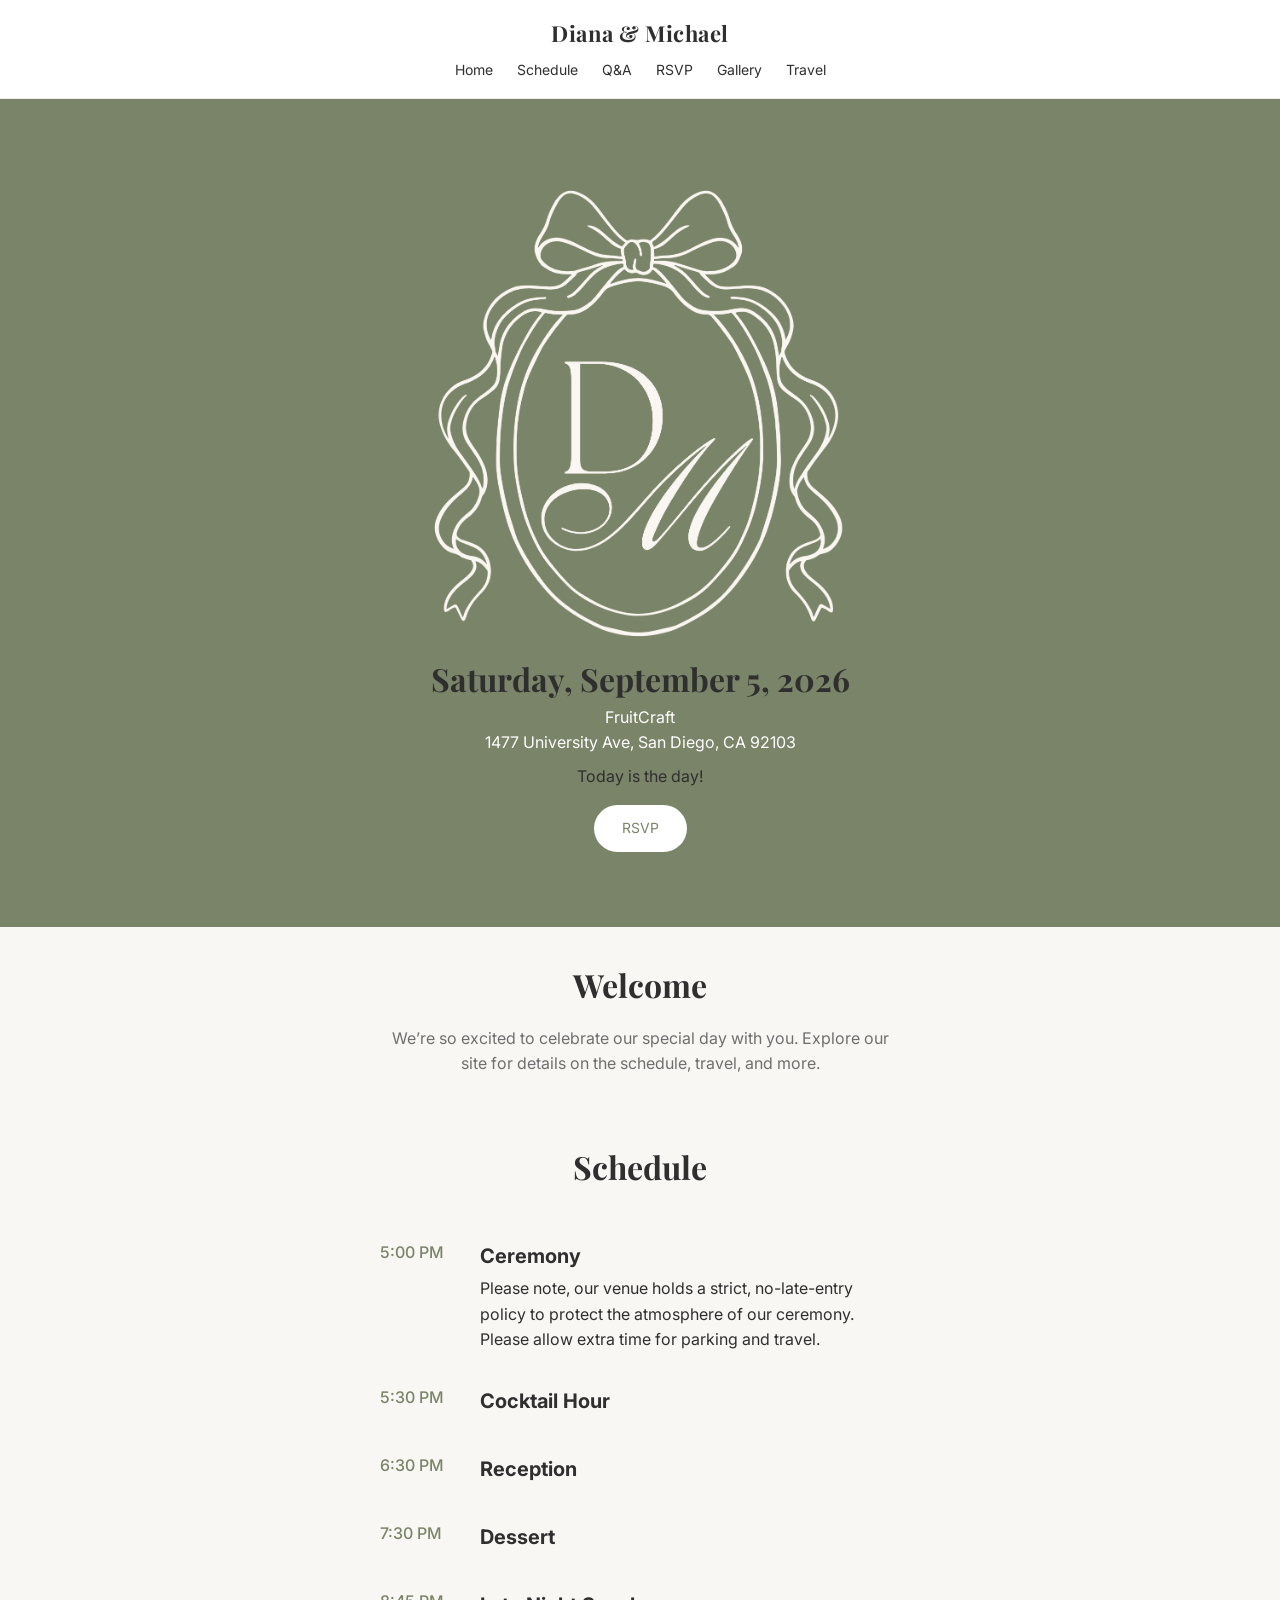
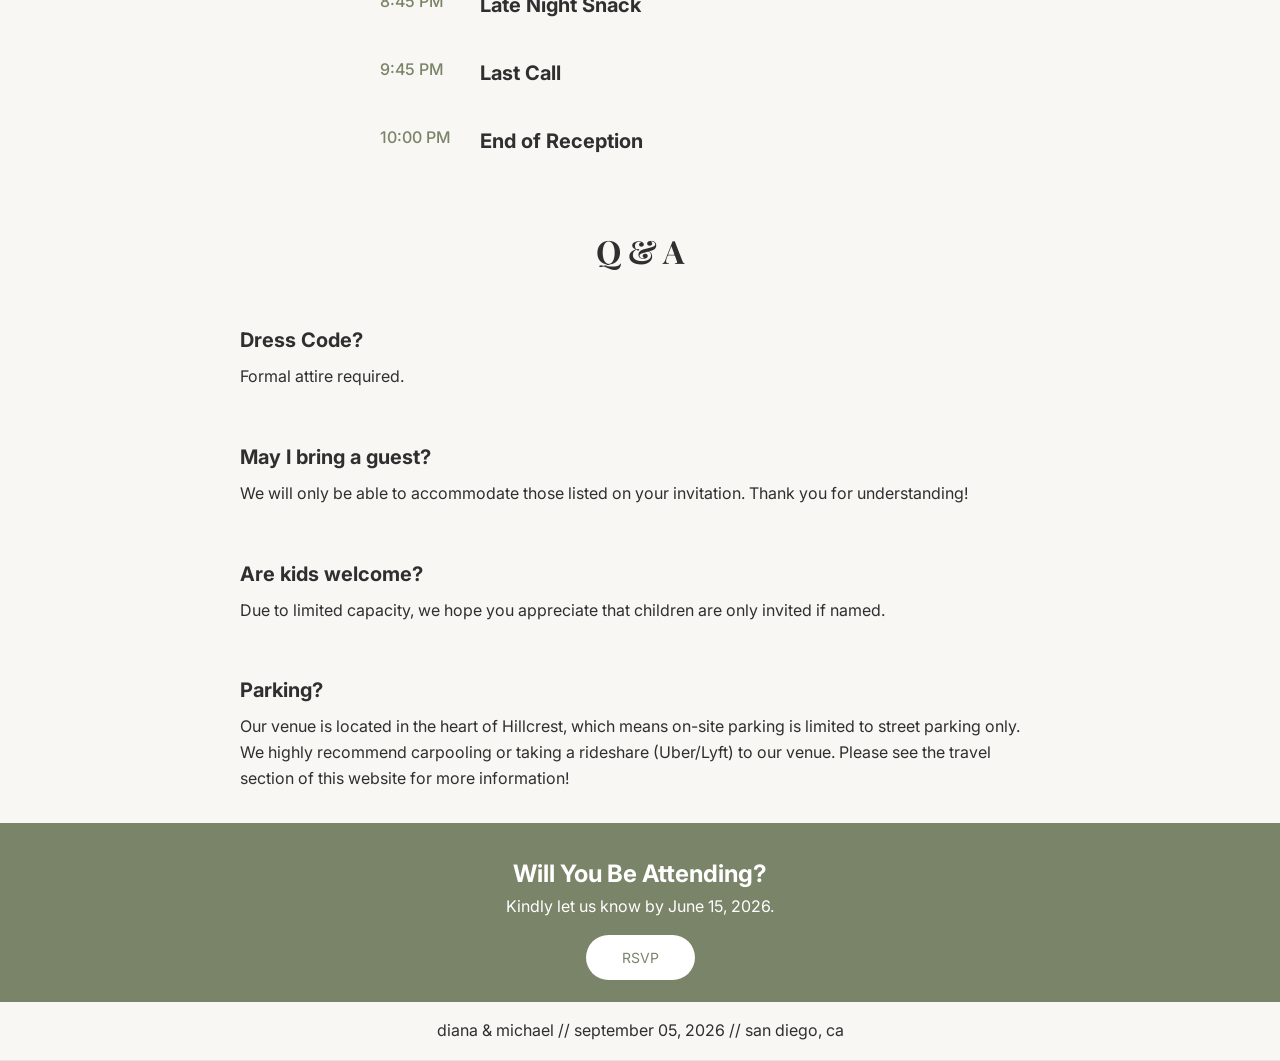
==== index.html @ bafb842c "Update and rename home.html to index.html" ====
<!DOCTYPE html>
<html lang="en">
<head>
  <meta charset="UTF-8" />
  <meta name="viewport" content="width=device-width, initial-scale=1.0"/>
  <title>Diana & Michael</title>

  <!-- Fonts -->
  <link href="https://fonts.googleapis.com/css2?family=Playfair+Display:wght@400;600&family=Inter:wght@300;400&display=swap" rel="stylesheet">

  <link rel="stylesheet" href="style.css">
</head>
<body>

<!-- HEADER -->
<header class="site-header">
  <div class="container header-inner">
    <h1 class="top-name">Diana & Michael</h1>
    
    <nav class="nav">
      <a href="index.html">Home</a>
      <a href="index.html#schedule">Schedule</a>
      <a href="index.html#qa">Q&A</a>
      <a href="RSVP.html">RSVP</a>
      <a href="gallery.html">Gallery</a>
      <a href="travel.html">Travel</a>
    </nav>
  </div>
</header>

<!-- HERO -->
<section class="hero">
  <div class="hero-content">
    <img src="weblogo.png" alt="wedding Logo" class="hero-logo">

    <h2 class="date">Saturday, September 5, 2026</h2>
    <p class="location"> FruitCraft</p>
    <p class="location">1477 University Ave, San Diego, CA 92103</p>

    <p class="countdown" id="countdown"></p>

    <a href="RSVP.html" class="rsvp-btn">RSVP</a>
  </div>
</section>

<!-- SECOND SECTION (matches typical wireframe block) -->
<section class="intro">
  <div class="container intro-content">
    <h2>Welcome</h2>
    <p>
      We’re so excited to celebrate our special day with you. 
      Explore our site for details on the schedule, travel, and more.
    </p>
  </div>
</section>

<!-- SCHEDULE SECTION -->
<section id="schedule">
  <div class="container">
    <h2>Schedule</h2>

    <div class="timeline">
      <div class="event">
        <span class="time">5:00 PM</span>
        <div>
          <h3>Ceremony</h3>
          <p>Please note, our venue holds a strict, no-late-entry policy to protect the atmosphere of our ceremony. Please allow extra time for parking and travel. </p>
        </div>
      </div>

      <div class="event">
        <span class="time">5:30 PM</span>
        <div>
          <h3>Cocktail Hour</h3>
        </div>
      </div>

      <div class="event">
        <span class="time">6:30 PM</span>
        <div>
          <h3>Reception</h3>
        </div>
      </div>

            <div class="event">
        <span class="time">7:30 PM</span>
        <div>
          <h3>Dessert</h3>
        </div>
      </div>

            <div class="event">
        <span class="time">8:45 PM</span>
        <div>
          <h3>Late Night Snack</h3>
        </div>
      </div>

            <div class="event">
        <span class="time">9:45 PM</span>
        <div>
          <h3>Last Call</h3>
        </div>
      </div>

            <div class="event">
        <span class="time">10:00 PM</span>
        <div>
          <h3> End of Reception</h3>
        </div>
      </div>

    </div>
  </div>
</section>


<!-- Q&A SECTION -->
<section id="qa">
  <div class="container">
    <h2>Q & A</h2>

    <div class="qa-grid">
      <div class="qa-item">
        <h3>Dress Code?</h3>
        <p>Formal attire required.</p>
      </div>

      <div class="qa-item">
        <h3>May I bring a guest?</h3>
        <p>We will only be able to accommodate those listed on your invitation. Thank you for understanding!</p>
      </div>

      <div class="qa-item">
        <h3>Are kids welcome?</h3>
        <p>Due to limited capacity, we hope you appreciate that children are only invited if named.</p>
      </div>

      <div class="qa-item">
        <h3>Parking?</h3>
        <p>Our venue is located in the heart of Hillcrest, which means on-site parking is limited to street parking only. We highly recommend carpooling or taking a rideshare (Uber/Lyft) to our venue. Please see the travel section of this website for more information!</p>
      </div>
    </div>
  </div>
</section>


<!-- RSVP SECTION -->
<section id="rsvp-section">

    <h2>Will You Be Attending?</h2>
    <p>Kindly let us know by June 15, 2026.</p></br>

    <a href="RSVP.html" class="rsvp-btn large">RSVP</a>
  </div>
  </div>
</section>

<script src="script.js"></script>
</body>

<footer>
  <p>diana & michael // september 05, 2026 // san diego, ca</p>
</footer>
</html>
---- style.css ----
:root {
  /* font sizes */
  --h1: 40px;
  --h2: 32px;
  --h3: 20px;
  --body: 16px;
  --small: 14px;

  --line: 1.6;
}

/* setting reset */
* {
  margin: 0;
  padding: 0;
  box-sizing: border-box;
}

body {
  font-family: 'Inter', sans-serif;
  font-size: var(--body);
  line-height: var(--line);
  color: #2f2f2f;
  background: #f8f7f4;
}


.container {
  width: 100%;
  max-width: 1100px;
  margin: 0 auto;
  padding: 0 24px;
}

/* header starts here */
.site-header {
  background: #ffffff;
  border-bottom: 1px solid rgba(0,0,0,0.08);
  position: sticky; top: 0;
}

.header-inner {
  display: flex;
  flex-direction: column;
  align-items: center;
  justify-content: center;
  gap: 8px;
  padding: 16px 0;
}

/* name */
.top-name {
  font-family: 'Playfair Display', serif;
  font-size: 22px;
  letter-spacing: 0.5px;
  text-align: center;
}

/* nav centered under name */
.nav {
  display: flex;
  justify-content: center;
  gap: 24px;
}

.nav a {
  text-decoration: none;
  font-size: var(--small);
  color: #2f2f2f;
}

.nav a:hover {
  opacity: 0.6;
}

/* hero starts here */
.hero {
  min-height: calc(100vh - 72px);
  display: flex;
  align-items: center;
  justify-content: center;
  text-align: center;
  background-color: #7a8468;
}

.hero-content {
  max-width: 520px;
  display: flex;
  flex-direction: column;
  align-items: center;

}

.hero-logo {
  width: 480px;
  height: auto;
  /*margin-bottom: 16px;*/
}

.date {
  font-family: 'Playfair Display', serif;
  font-size: var(--h2);
}

.location {
  color: #ffffff;
}

.countdown {
  margin-top: 8px;
  margin-bottom: 16px;
  
}

/* buttons start here */
.rsvp-btn {
  padding: 12px 28px;
  border-radius: 999px;
  background: white;
  color: #7a8468;
  text-decoration: none;
  font-size: var(--small);
}

/* sections start here */
section {
  padding: 32px 0;
}

/* welcome starts here */
.intro {
  background: var(--white);
  text-align: center;
}

.intro h2 {
  font-family: 'Playfair Display', serif;
  font-size: var(--h2);
  margin-bottom: 16px;
}

.intro p {
  max-width: 520px;
  margin: 0 auto;
  color: #6f6f6f;
}

/* sched starts here */
#schedule {
  text-align: center;
}

#schedule h2 {
  font-family: 'Playfair Display', serif;
  font-size: var(--h2);
  margin-bottom: 48px;
}

.timeline {
  max-width: 520px;
  margin: 0 auto;
  display: flex;
  flex-direction: column;
  gap: 32px;
}

.event {
  display: grid;
  grid-template-columns: 100px 1fr;
  align-items: start;
  text-align: left;
}

.time {
  font-weight: 500;
  color: #7a8468;
}

.event h3 {
  font-size: var(--h3);
  margin-bottom: 4px;
}

/* q&a starts here*/
#qa {
  background: var(--white);
  text-align: center;
}

#qa h2 {
  font-family: 'Playfair Display', serif;
  font-size: var(--h2);
  margin-bottom: 48px;
}

.qa-grid {
  display: grid;
  grid-template-rows: repeat(4, 1fr);
  max-width: 800px;
  margin: 0 auto;
  text-align: left;
}

.qa-item h3 {
  font-size: var(--h3);
  margin-bottom: 8px;
}

/* rsvp starts here */
#rsvp-section {
  background: #7a8468;
  color: white;
  text-align: center;
}

.container-rsvp-box {
  display: flex;
  flex-direction: column;
  align-items: center;
  gap: 16px;
  border: white 5em;
}

.rsvp-box h2 {
  font-family: 'Playfair Display', serif;
  font-size: var(--h2);
}

.rsvp-btn.large {
  background: white;
  color: #7a8468;
  padding: 14px 36px;
}


/* footer starts here */
footer {
  background: var(--white);
  border-bottom: 1px solid rgba(0,0,0,0.08);
}

footer p {
  display: flex;
  flex-direction: column;
  align-items: center;
  justify-content: center;
  gap: 8px;
  padding: 16px 0;
}


/*gallery starts here */
.polaroid-gallery {
  position: relative;
  max-width: 620px;
  margin: 60px auto;
  display: flex;
  justify-content: center;
  align-items: center;
}

.polaroid {
  background: white;
  padding: 12px 12px 24px;
  box-shadow: 0 10px 25px rgba(0,0,0,0.15);
  border-radius: 4px;
  text-align: center;
  width: 700px;
}

.polaroid img {
  width: 600px;
  height: 100%;
  object-fit: cover;
  border-radius: 2px;
}

.polaroid p {
  font-family: 'Playfair Display', serif;
  font-size: 14px;
  margin-top: 10px;
}

/* gallery buttons buttons */
.btn {
  position: absolute;
  top: 50%;
  transform: translateY(-50%);
  background: rgba(0,0,0,0.4);
  color: white;
  border: none;
  padding: 10px 14px;
  cursor: pointer;
  font-size: 18px;
}

.prev { left: -50px; }
.next { right: -50px; }
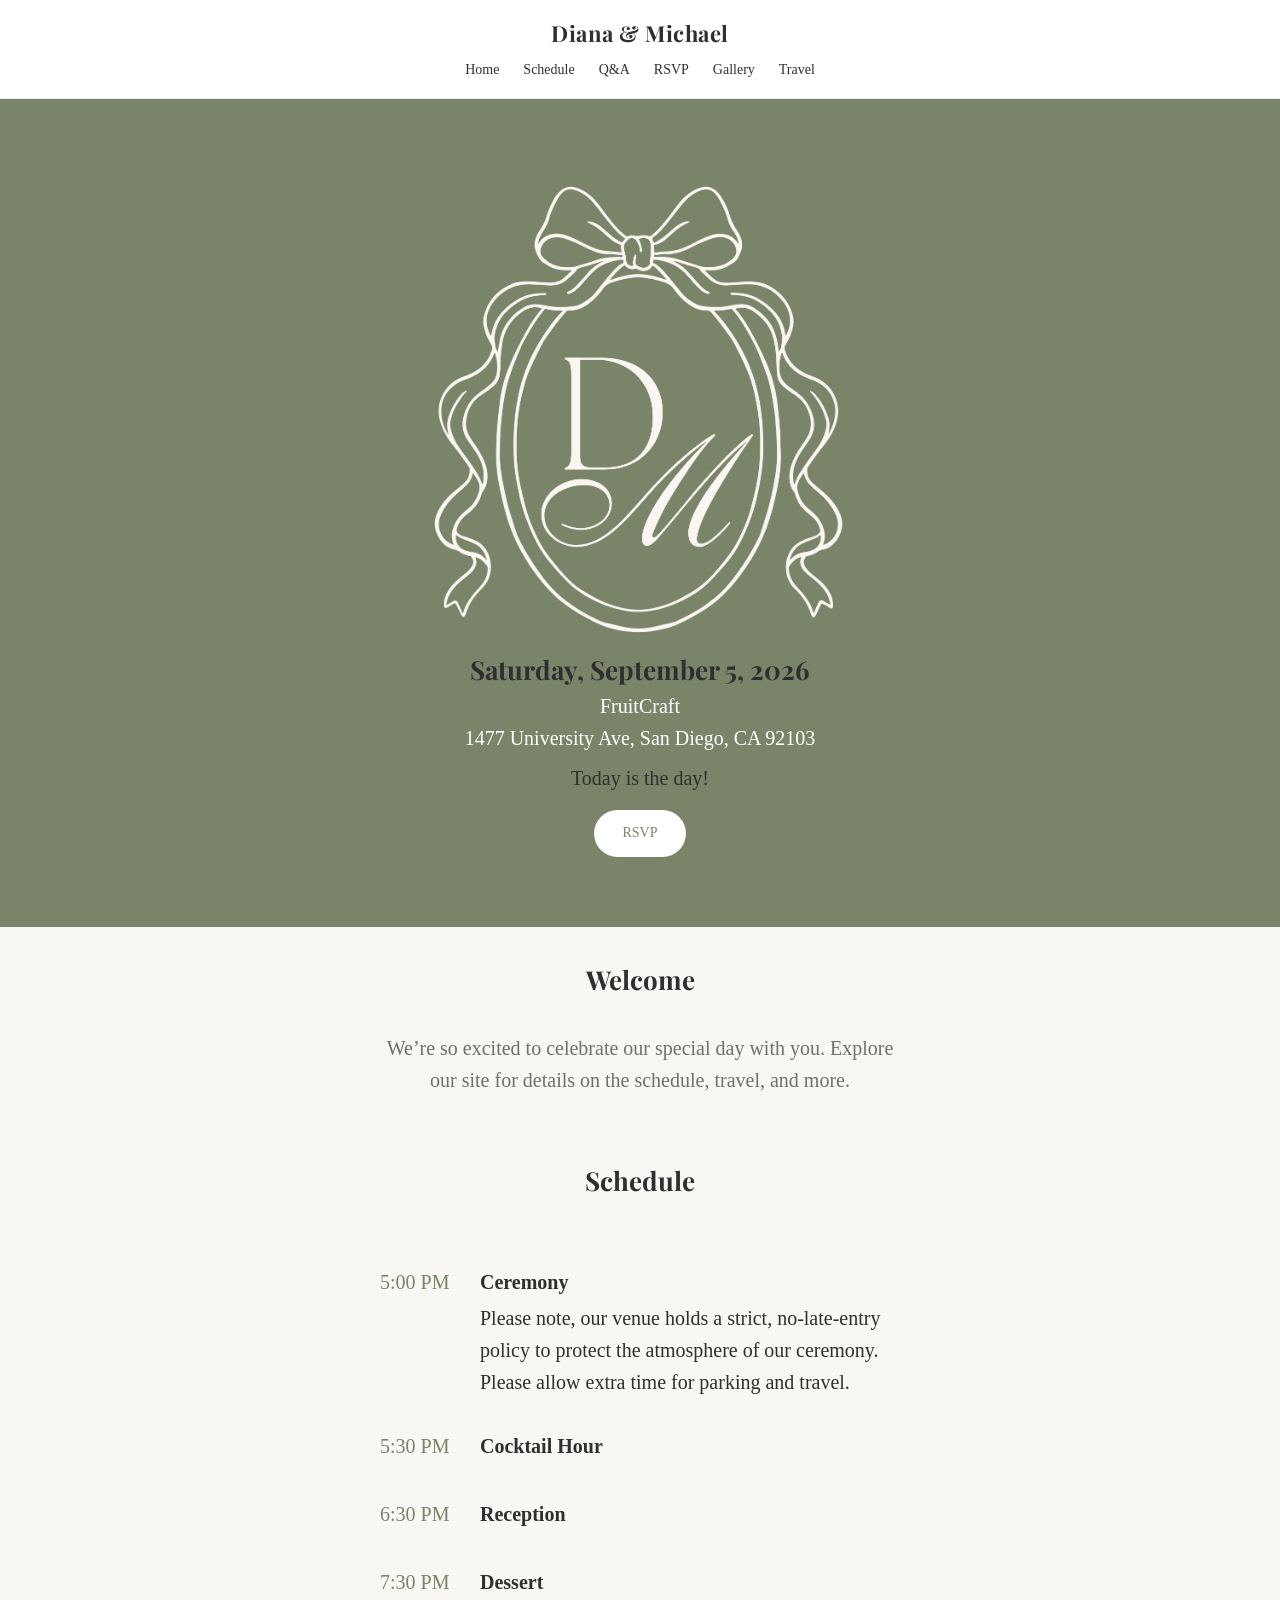
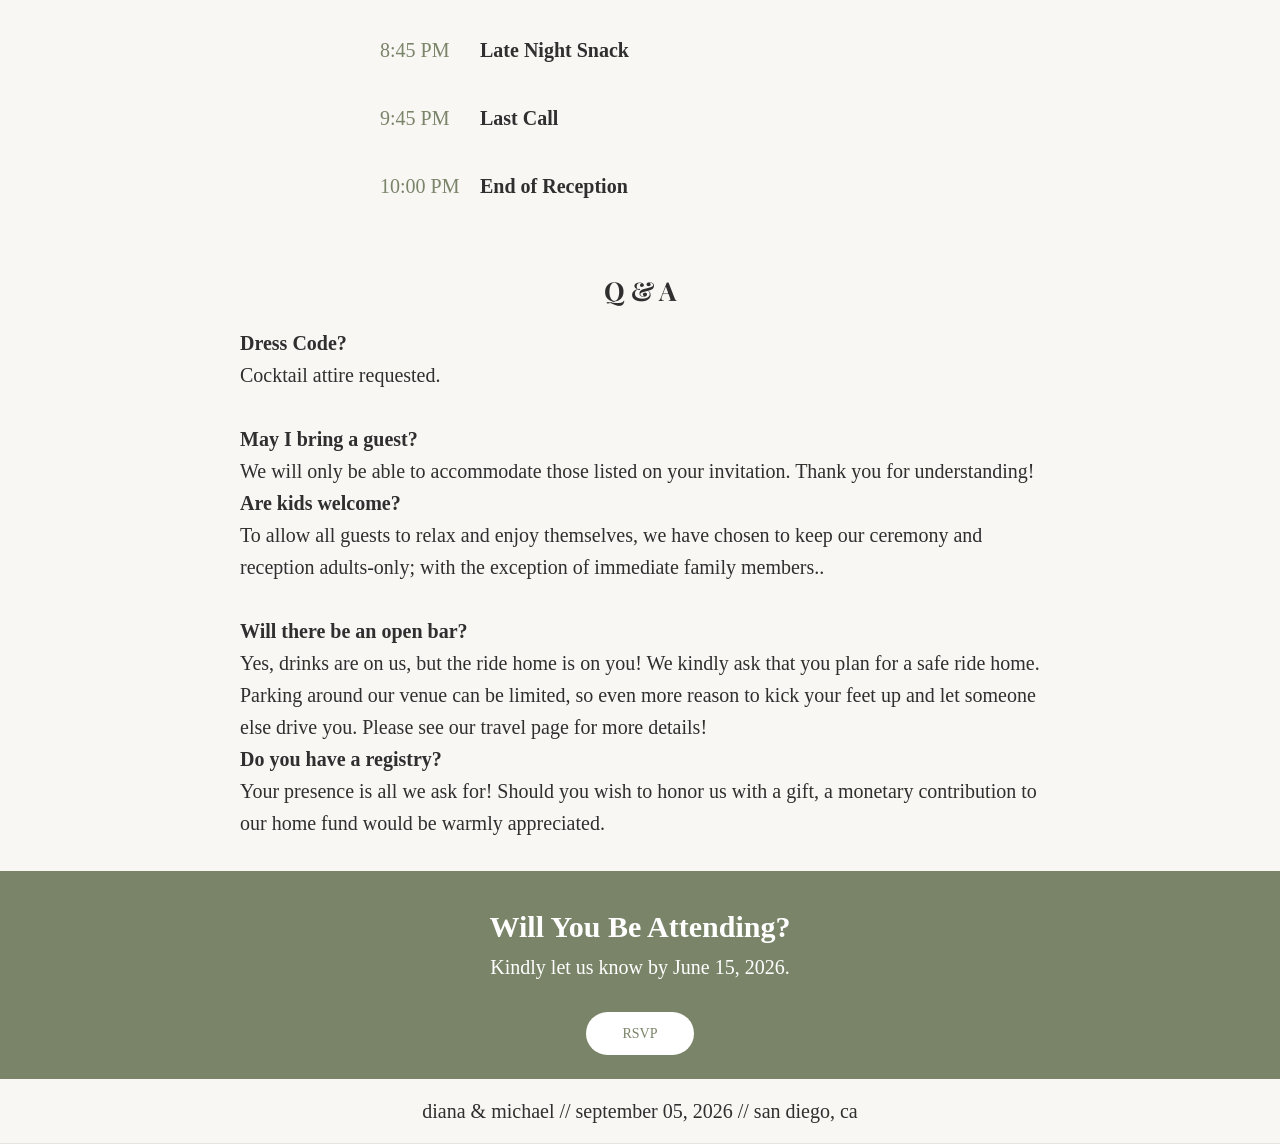
==== commit 78689323: "Update index.html" ====
--- a/index.html
+++ b/index.html
@@ -123,7 +123,7 @@
     <div class="qa-grid">
       <div class="qa-item">
         <h3>Dress Code?</h3>
-        <p>Formal attire required.</p>
+        <p>Cocktail attire requested.</p></br>
       </div>
 
       <div class="qa-item">
@@ -133,12 +133,17 @@
 
       <div class="qa-item">
         <h3>Are kids welcome?</h3>
-        <p>Due to limited capacity, we hope you appreciate that children are only invited if named.</p>
+        <p>To allow all guests to relax and enjoy themselves, we have chosen to keep our ceremony and reception adults-only; with the exception of immediate family members..</p></br>
       </div>
 
       <div class="qa-item">
-        <h3>Parking?</h3>
-        <p>Our venue is located in the heart of Hillcrest, which means on-site parking is limited to street parking only. We highly recommend carpooling or taking a rideshare (Uber/Lyft) to our venue. Please see the travel section of this website for more information!</p>
+        <h3>Will there be an open bar?</h3>
+        <p>Yes, drinks are on us, but the ride home is on you! We kindly ask that you plan for a safe ride home. Parking around our venue can be limited, so even more reason to kick your feet up and let someone else drive you. Please see our travel page for more details!</p>
+      </div>
+      
+      <div class="qa-item">
+        <h3> Do you have a registry? </h3>
+        <p> Your presence is all we ask for! Should you wish to honor us with a gift, a monetary contribution to our home fund would be warmly appreciated.</p>
       </div>
     </div>
   </div>
--- a/style.css
+++ b/style.css
@@ -1,44 +1,56 @@
 :root {
   /* font sizes */
   --h1: 40px;
-  --h2: 32px;
+  --h2: 26px;
   --h3: 20px;
-  --body: 16px;
+ 
+  --body: 20px;
   --small: 14px;
-
+ 
   --line: 1.6;
 }
-
+ 
 /* setting reset */
 * {
   margin: 0;
   padding: 0;
   box-sizing: border-box;
 }
-
+ 
+html, body {
+  overflow-x: hidden;
+  max-width: 100%;
+}
+ 
 body {
-  font-family: 'Inter', sans-serif;
+  font-family: "Georgia", serif;
   font-size: var(--body);
   line-height: var(--line);
   color: #2f2f2f;
   background: #f8f7f4;
 }
-
-
+ 
 .container {
+  display: flex;
+  flex-direction: column;
+  flex-wrap: wrap;
+  gap: 1rem;
   width: 100%;
   max-width: 1100px;
   margin: 0 auto;
   padding: 0 24px;
-}
-
-/* header starts here */
+  justify-content: center;
+}
+ 
+/* ── HEADER ─────────────────────────────────────────── */
 .site-header {
   background: #ffffff;
   border-bottom: 1px solid rgba(0,0,0,0.08);
-  position: sticky; top: 0;
-}
-
+  position: sticky;
+  top: 0;
+  z-index: 100;
+}
+ 
 .header-inner {
   display: flex;
   flex-direction: column;
@@ -47,72 +59,73 @@
   gap: 8px;
   padding: 16px 0;
 }
-
-/* name */
+ 
 .top-name {
   font-family: 'Playfair Display', serif;
   font-size: 22px;
   letter-spacing: 0.5px;
   text-align: center;
 }
-
-/* nav centered under name */
+ 
 .nav {
   display: flex;
   justify-content: center;
-  gap: 24px;
-}
-
+  flex-wrap: wrap;           /* prevents nav overflow on small screens */
+  gap: 12px 24px;
+}
+ 
 .nav a {
   text-decoration: none;
   font-size: var(--small);
   color: #2f2f2f;
 }
-
+ 
 .nav a:hover {
   opacity: 0.6;
 }
-
-/* hero starts here */
+ 
+/* ── HERO ────────────────────────────────────────────── */
 .hero {
   min-height: calc(100vh - 72px);
   display: flex;
+  flex-direction: column;
   align-items: center;
   justify-content: center;
   text-align: center;
   background-color: #7a8468;
-}
-
+  padding: 32px 16px;        /* side padding so content never touches edge */
+}
+ 
 .hero-content {
+  width: 100%;
   max-width: 520px;
   display: flex;
   flex-direction: column;
   align-items: center;
-
-}
-
+}
+ 
+/* FIX: was fixed 480px — now scales down on mobile */
 .hero-logo {
-  width: 480px;
+  width: 100%;
+  max-width: 480px;
   height: auto;
-  /*margin-bottom: 16px;*/
-}
-
+}
+ 
 .date {
   font-family: 'Playfair Display', serif;
   font-size: var(--h2);
 }
-
+ 
 .location {
   color: #ffffff;
 }
-
+ 
 .countdown {
   margin-top: 8px;
   margin-bottom: 16px;
-  
-}
-
-/* buttons start here */
+}
+ 
+/* ── BUTTONS ─────────────────────────────────────────── */
 .rsvp-btn {
   padding: 12px 28px;
   border-radius: 999px;
@@ -121,41 +134,43 @@
   text-decoration: none;
   font-size: var(--small);
 }
-
-/* sections start here */
+ 
+/* ── SECTIONS ────────────────────────────────────────── */
 section {
   padding: 32px 0;
 }
-
-/* welcome starts here */
+ 
+/* ── WELCOME ─────────────────────────────────────────── */
 .intro {
   background: var(--white);
   text-align: center;
-}
-
+  gap: 100px;
+  display: flex;
+}
+ 
 .intro h2 {
   font-family: 'Playfair Display', serif;
   font-size: var(--h2);
   margin-bottom: 16px;
 }
-
+ 
 .intro p {
   max-width: 520px;
   margin: 0 auto;
   color: #6f6f6f;
 }
-
-/* sched starts here */
+ 
+/* ── SCHEDULE ────────────────────────────────────────── */
 #schedule {
   text-align: center;
 }
-
+ 
 #schedule h2 {
   font-family: 'Playfair Display', serif;
   font-size: var(--h2);
   margin-bottom: 48px;
 }
-
+ 
 .timeline {
   max-width: 520px;
   margin: 0 auto;
@@ -163,56 +178,54 @@
   flex-direction: column;
   gap: 32px;
 }
-
+ 
 .event {
   display: grid;
   grid-template-columns: 100px 1fr;
   align-items: start;
   text-align: left;
 }
-
+ 
 .time {
   font-weight: 500;
   color: #7a8468;
 }
-
+ 
 .event h3 {
   font-size: var(--h3);
   margin-bottom: 4px;
 }
-
-/* q&a starts here*/
+ 
+/* ── Q&A ─────────────────────────────────────────────── */
 #qa {
   background: var(--white);
   text-align: center;
 }
-
+ 
 #qa h2 {
   font-family: 'Playfair Display', serif;
   font-size: var(--h2);
-  margin-bottom: 48px;
-}
-
+}
+ 
 .qa-grid {
   display: grid;
-  grid-template-rows: repeat(4, 1fr);
+  grid-template-rows: repeat(4, auto);
   max-width: 800px;
   margin: 0 auto;
   text-align: left;
 }
-
+ 
 .qa-item h3 {
   font-size: var(--h3);
-  margin-bottom: 8px;
-}
-
-/* rsvp starts here */
+}
+ 
+/* ── RSVP SECTION ────────────────────────────────────── */
 #rsvp-section {
   background: #7a8468;
   color: white;
   text-align: center;
 }
-
+ 
 .container-rsvp-box {
   display: flex;
   flex-direction: column;
@@ -220,25 +233,24 @@
   gap: 16px;
   border: white 5em;
 }
-
+ 
 .rsvp-box h2 {
   font-family: 'Playfair Display', serif;
   font-size: var(--h2);
 }
-
+ 
 .rsvp-btn.large {
   background: white;
   color: #7a8468;
   padding: 14px 36px;
 }
-
-
-/* footer starts here */
+ 
+/* ── FOOTER ──────────────────────────────────────────── */
 footer {
   background: var(--white);
   border-bottom: 1px solid rgba(0,0,0,0.08);
 }
-
+ 
 footer p {
   display: flex;
   flex-direction: column;
@@ -247,41 +259,46 @@
   gap: 8px;
   padding: 16px 0;
 }
-
-
-/*gallery starts here */
+ 
+/* ── POLAROID GALLERY ────────────────────────────────── */
 .polaroid-gallery {
   position: relative;
+  width: 100%;
   max-width: 620px;
   margin: 60px auto;
   display: flex;
   justify-content: center;
   align-items: center;
-}
-
+  padding: 0 48px;           /* room for prev/next buttons */
+}
+ 
+/* FIX: was fixed 700px — now fluid */
 .polaroid {
   background: white;
   padding: 12px 12px 24px;
   box-shadow: 0 10px 25px rgba(0,0,0,0.15);
   border-radius: 4px;
   text-align: center;
-  width: 700px;
-}
-
+  width: 100%;               /* fills available space */
+  max-width: 700px;
+}
+ 
+/* FIX: was fixed 600px — now fluid */
 .polaroid img {
-  width: 600px;
-  height: 100%;
+  width: 100%;
+  max-width: 600px;
+  height: auto;              /* preserves aspect ratio */
   object-fit: cover;
   border-radius: 2px;
 }
-
+ 
 .polaroid p {
   font-family: 'Playfair Display', serif;
   font-size: 14px;
   margin-top: 10px;
 }
-
-/* gallery buttons buttons */
+ 
+/* Gallery nav buttons */
 .btn {
   position: absolute;
   top: 50%;
@@ -292,7 +309,108 @@
   padding: 10px 14px;
   cursor: pointer;
   font-size: 18px;
-}
-
-.prev { left: -50px; }
-.next { right: -50px; }+  border-radius: 4px;
+  z-index: 1;
+}
+ 
+/* FIX: bring buttons inside viewport on mobile */
+.prev { left: 0; }
+.next { right: 0; }
+ 
+/* ── ICON PHOTO SECTION ──────────────────────────────── */
+.icon-photo {
+  display: flex;
+  justify-content: center;
+  gap: 40px;
+  margin-top: 24px;
+  flex-wrap: wrap;
+}
+ 
+.icon-item {
+  display: flex;
+  flex-direction: column;
+  align-items: center;
+  text-align: center;
+  max-width: 200px;
+}
+ 
+.icon-item img {
+  width: 200px;
+  height: 200px;
+  border-radius: 50%;
+  object-fit: cover;
+}
+ 
+.icon-item p {
+  margin-top: 12px;
+  font-family: 'Playfair Display', serif;
+  font-size: 16px;
+  color: #6f6f6f;
+}
+ 
+/* ── MEDIA QUERIES ───────────────────────────────────── */
+ 
+/* Tablets and small screens (≤ 768px) */
+@media only screen and (max-width: 768px) {
+  .polaroid-gallery {
+    margin: 32px auto;
+    padding: 0 40px;
+  }
+}
+ 
+/* Phones (≤ 600px) */
+@media only screen and (max-width: 600px) {
+  body {
+    font-size: 20px;
+  }
+ 
+  footer p {
+    font-size: 12px;
+  }
+ 
+  /* Stack event rows so time sits above description */
+  .event {
+    grid-template-columns: 1fr;
+    gap: 4px;
+  }
+ 
+  /* Tighten up gallery padding for phones */
+  .polaroid-gallery {
+    padding: 0 36px;
+    margin: 24px auto;
+  }
+ 
+  .polaroid {
+    padding: 8px 8px 20px;
+  }
+ 
+  /* Shrink icon circles on small screens */
+  .icon-item img {
+    width: 140px;
+    height: 140px;
+  }
+}
+ 
+/* Very small phones (≤ 400px) */
+@media only screen and (max-width: 400px) {
+  body {
+    font-size: var(--small);
+  }
+ 
+  footer p {
+    font-size: 12px;
+  }
+ 
+  .polaroid-gallery {
+    padding: 0 32px;
+  }
+ 
+  .icon-item img {
+    width: 110px;
+    height: 110px;
+  }
+ 
+  .icon-photo {
+    gap: 24px;
+  }
+}
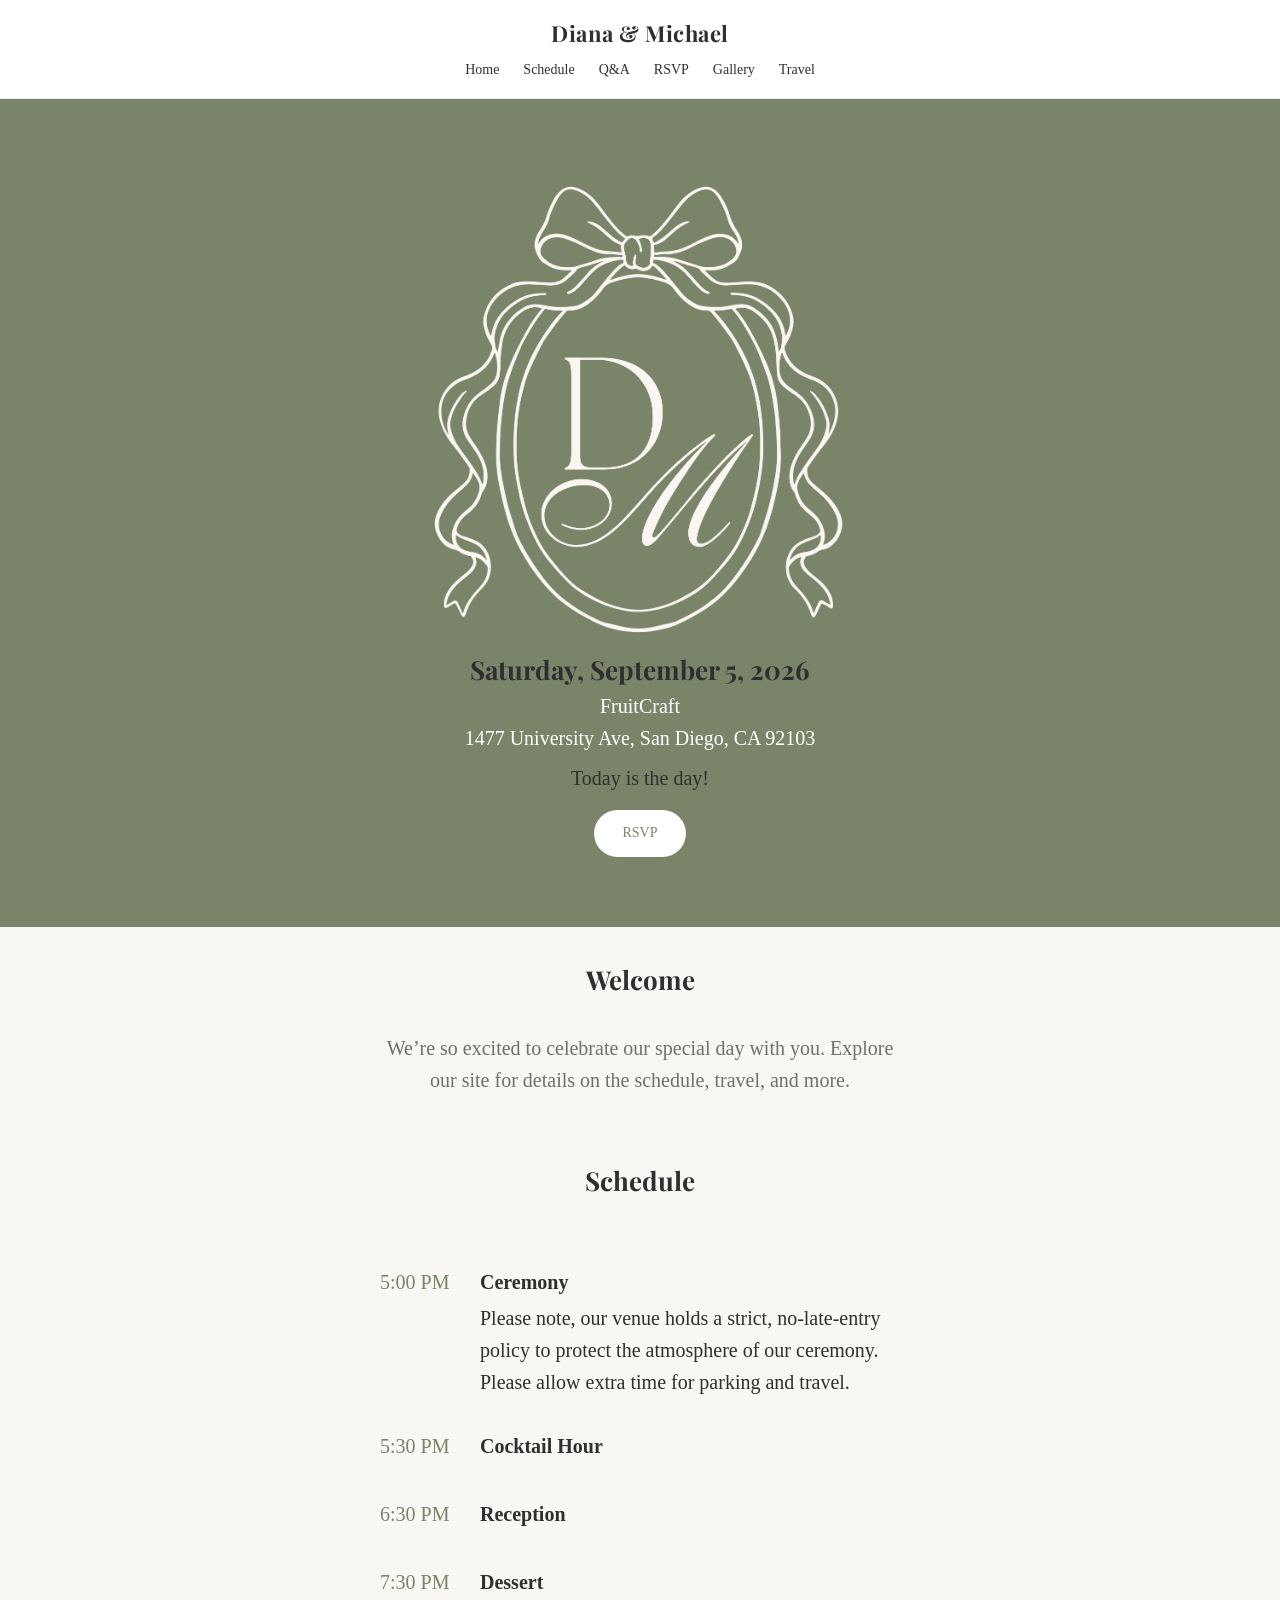
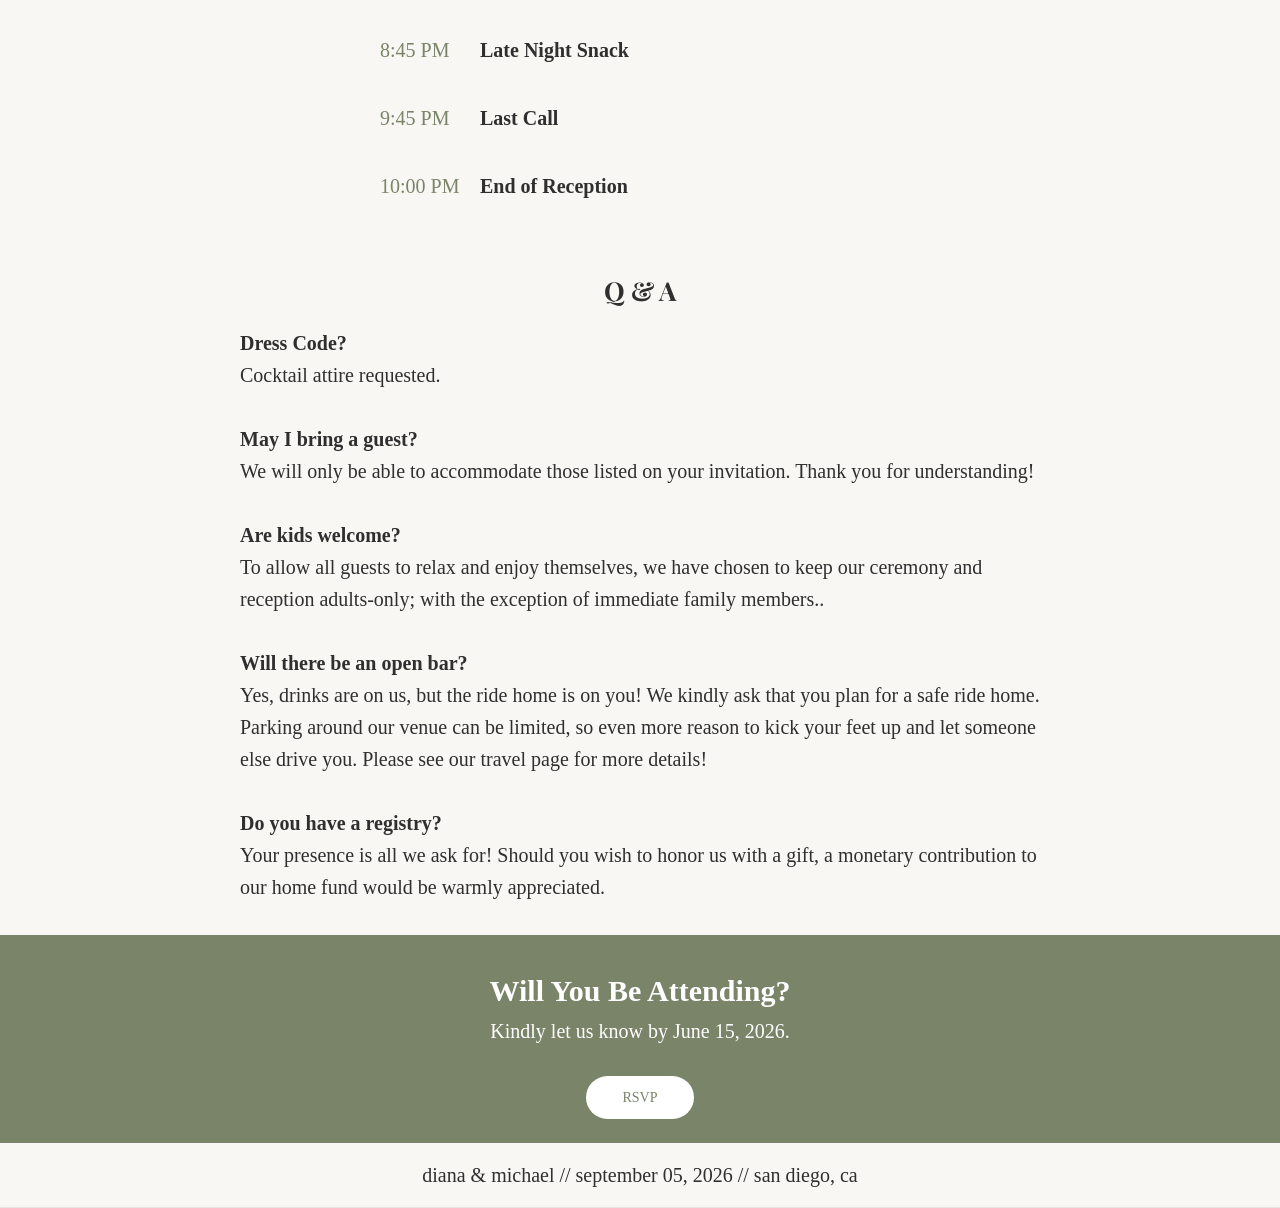
==== commit c1eb5c42: "Update index.html" ====
--- a/index.html
+++ b/index.html
@@ -128,7 +128,7 @@
 
       <div class="qa-item">
         <h3>May I bring a guest?</h3>
-        <p>We will only be able to accommodate those listed on your invitation. Thank you for understanding!</p>
+        <p>We will only be able to accommodate those listed on your invitation. Thank you for understanding!</p></br>
       </div>
 
       <div class="qa-item">
@@ -139,7 +139,7 @@
       <div class="qa-item">
         <h3>Will there be an open bar?</h3>
         <p>Yes, drinks are on us, but the ride home is on you! We kindly ask that you plan for a safe ride home. Parking around our venue can be limited, so even more reason to kick your feet up and let someone else drive you. Please see our travel page for more details!</p>
-      </div>
+      </div></br>
       
       <div class="qa-item">
         <h3> Do you have a registry? </h3>
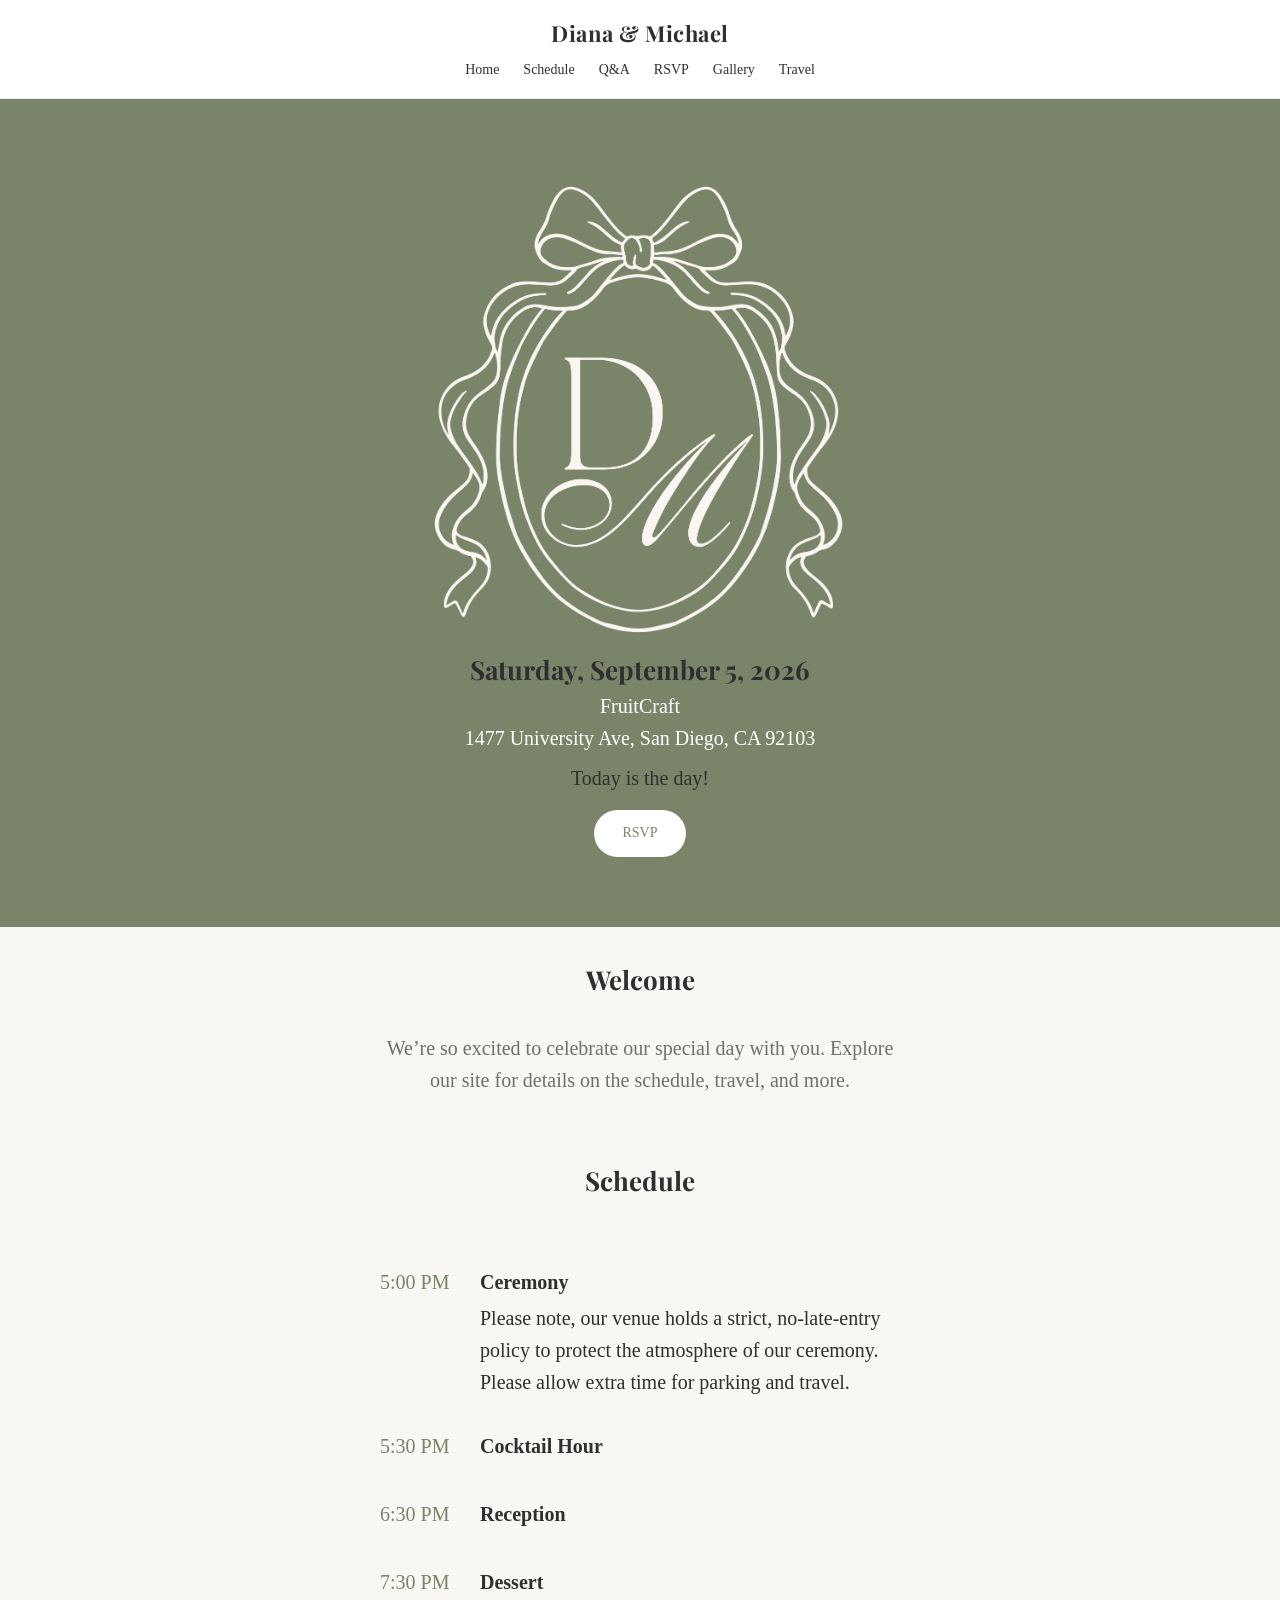
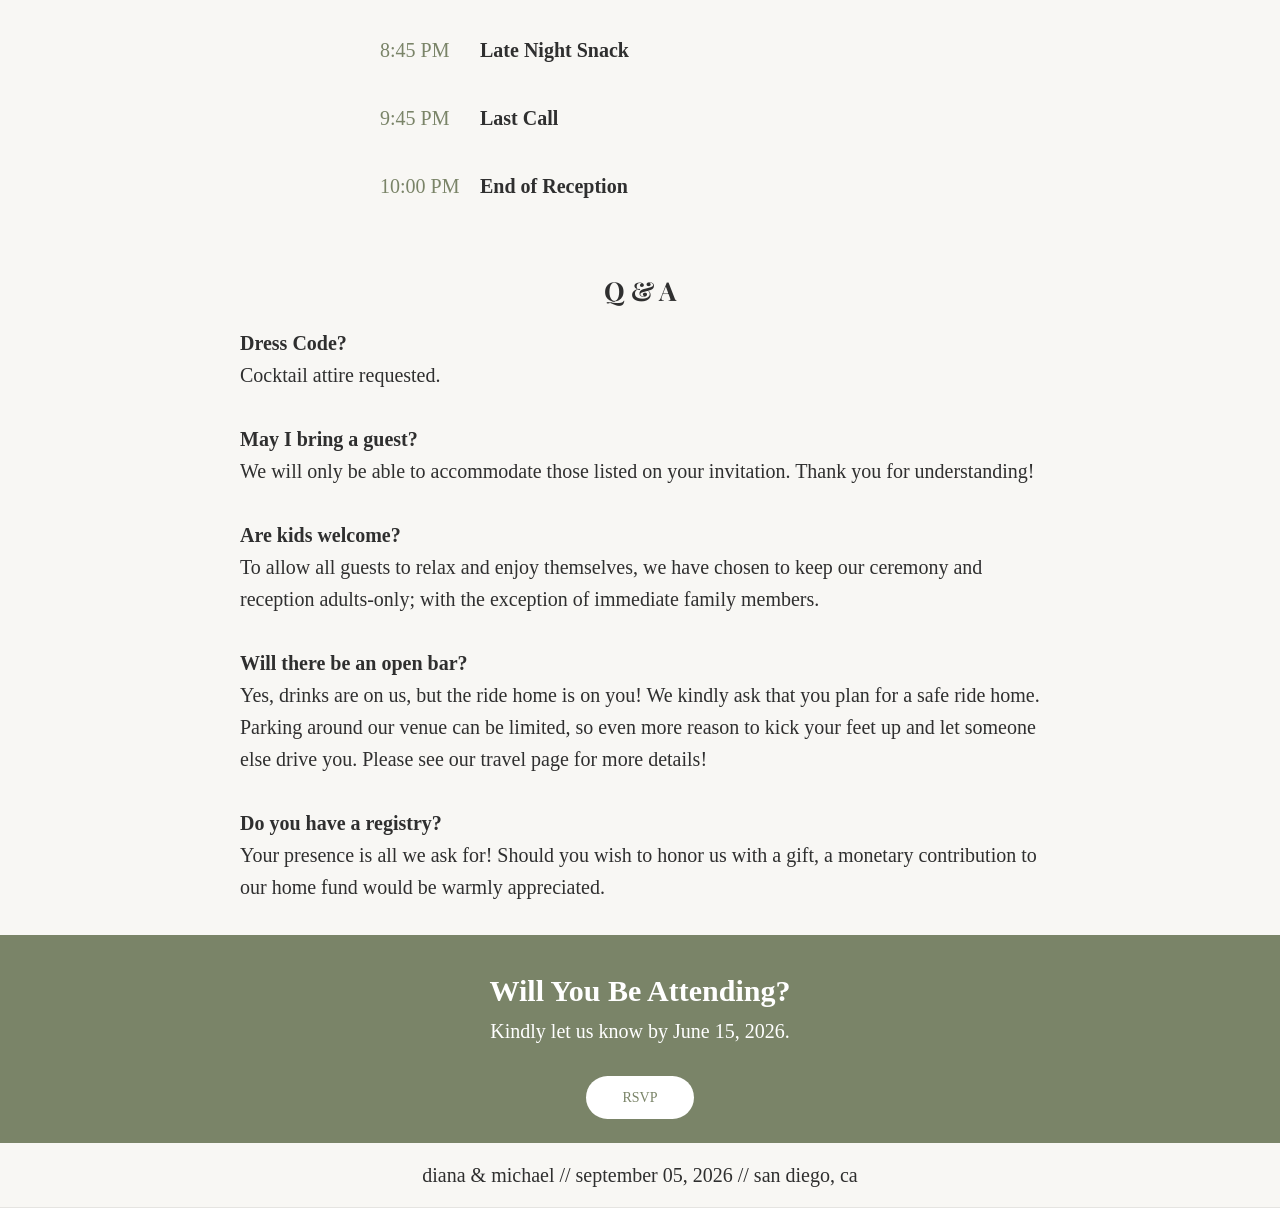
==== commit cb0afe53: "Update index.html" ====
--- a/index.html
+++ b/index.html
@@ -133,7 +133,7 @@
 
       <div class="qa-item">
         <h3>Are kids welcome?</h3>
-        <p>To allow all guests to relax and enjoy themselves, we have chosen to keep our ceremony and reception adults-only; with the exception of immediate family members..</p></br>
+        <p>To allow all guests to relax and enjoy themselves, we have chosen to keep our ceremony and reception adults-only; with the exception of immediate family members.</p></br>
       </div>
 
       <div class="qa-item">
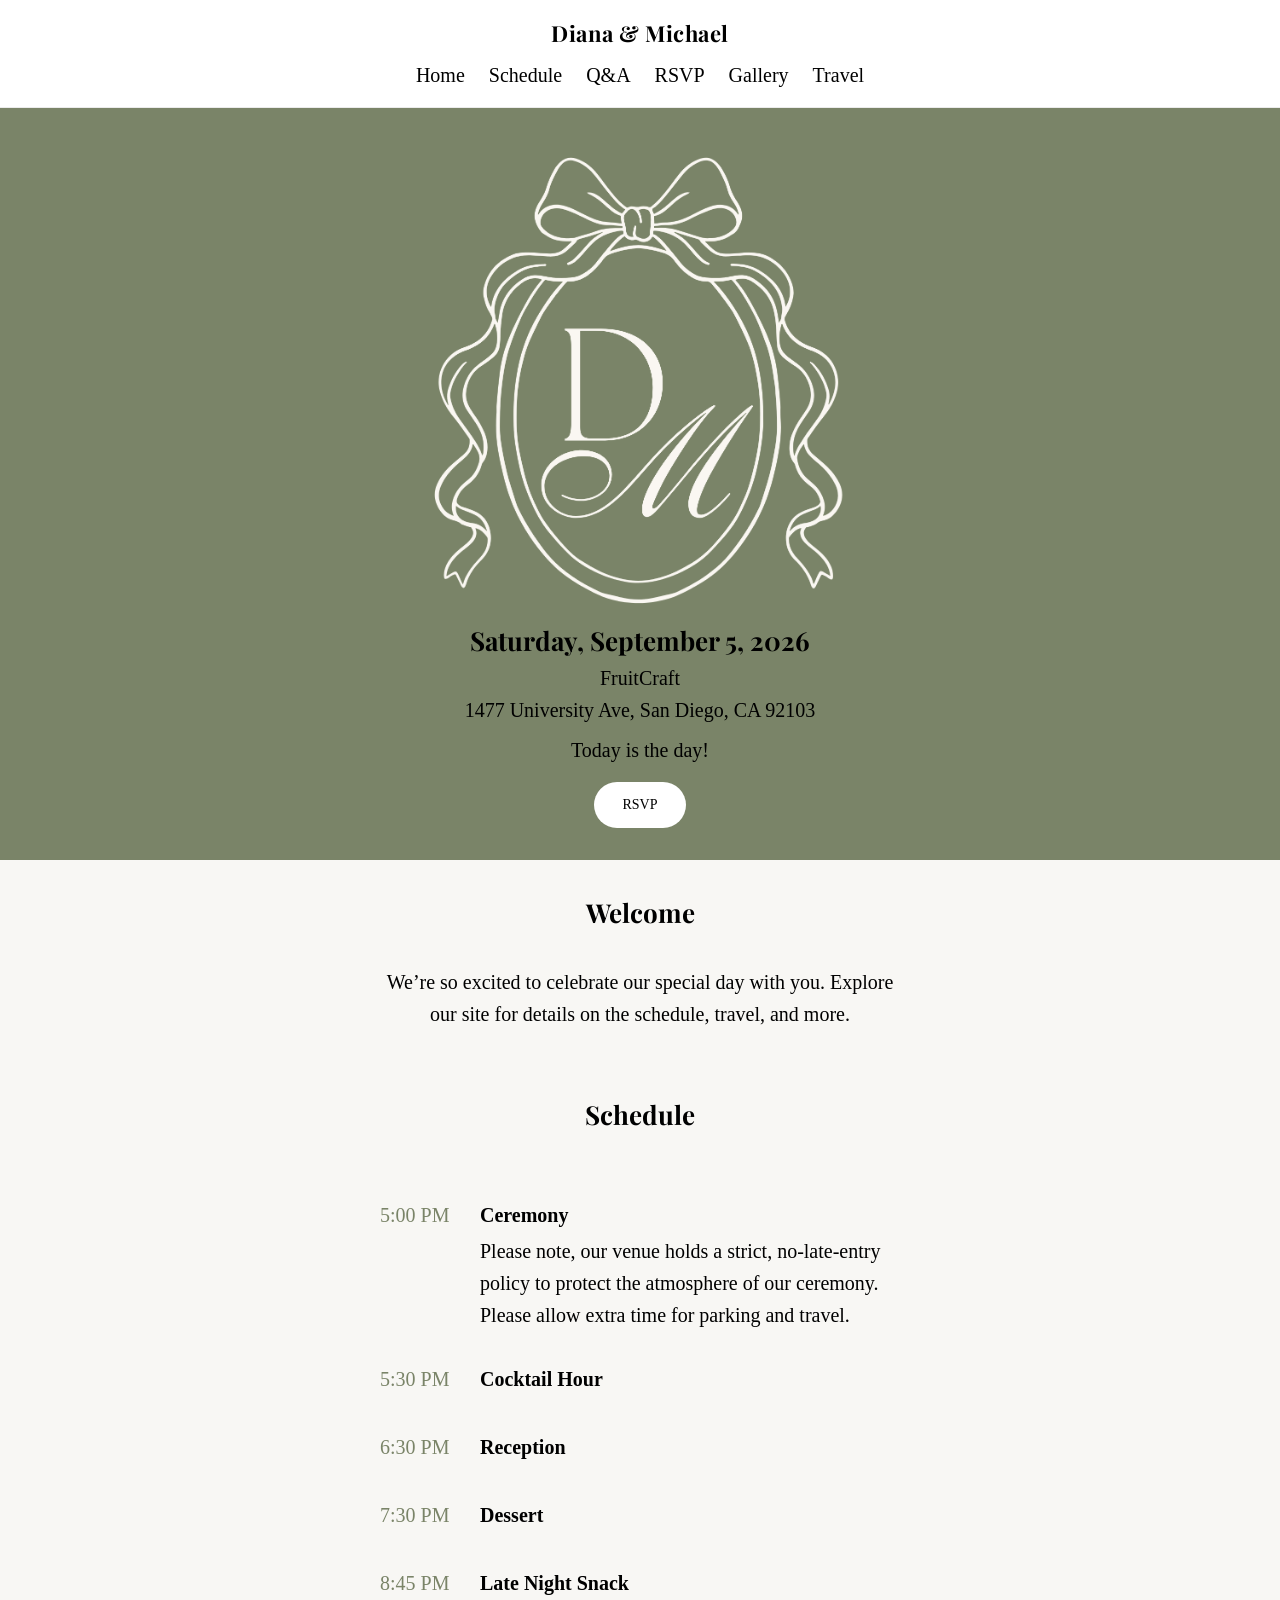
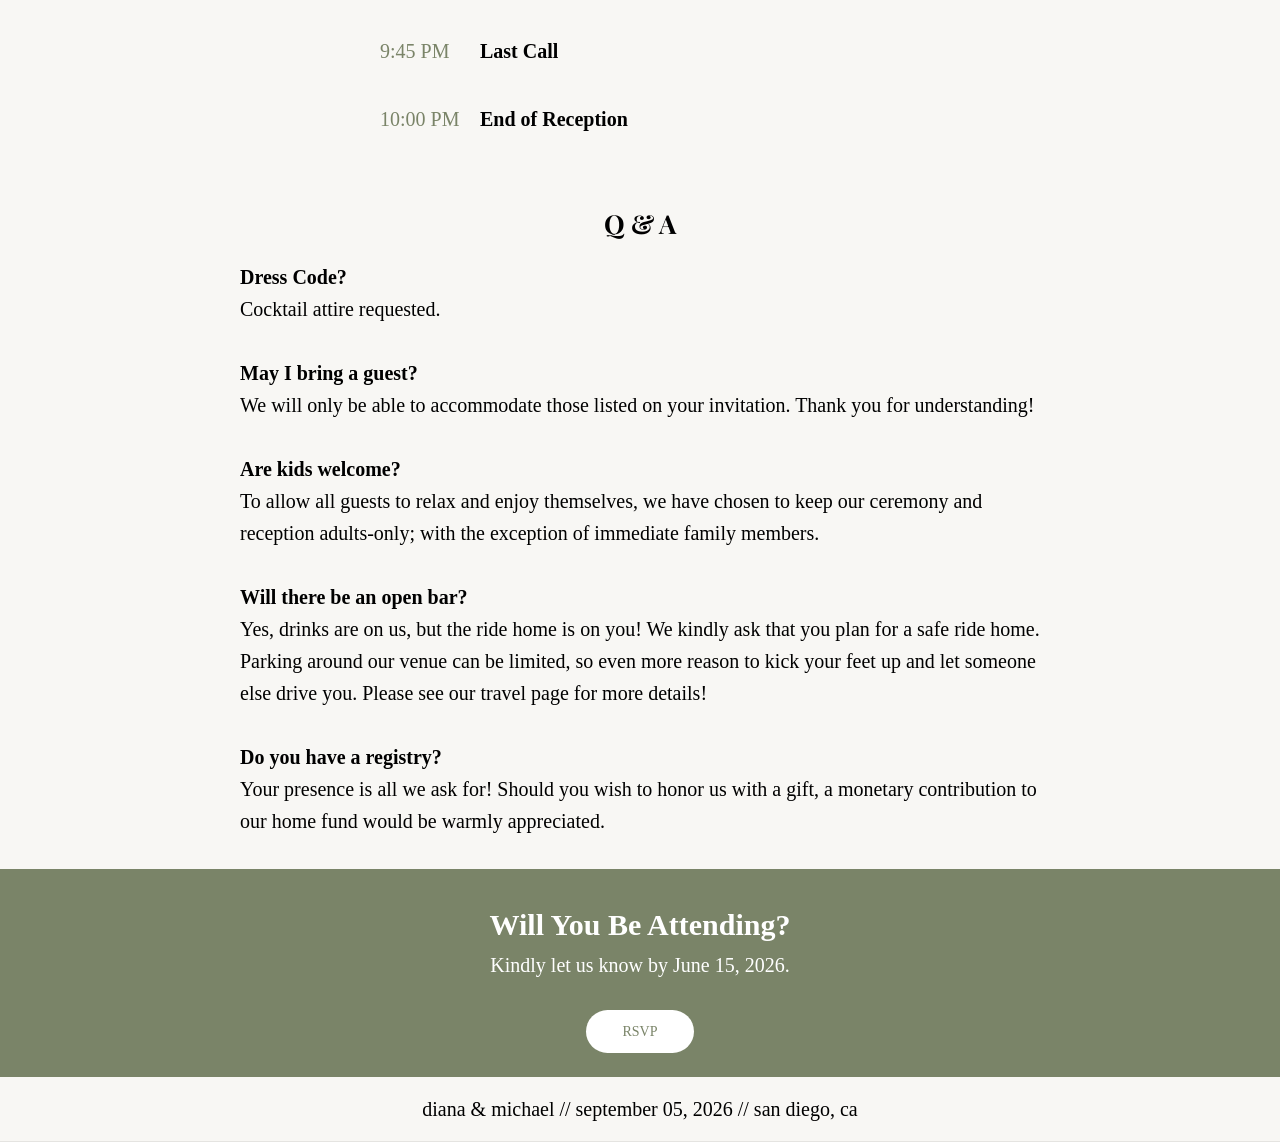
==== commit 45f8bba1: "Update index.html" ====
--- a/index.html
+++ b/index.html
@@ -1,4 +1,5 @@
 <!DOCTYPE html>
+<!--Diana Gutierrez, this is my wedding website that I have shared with my guests for additional information and RSVPing.-->
 <html lang="en">
 <head>
   <meta charset="UTF-8" />
@@ -13,11 +14,11 @@
 <body>
 
 <!-- HEADER -->
-<header class="site-header">
+<header class="site-header" aria-label="Main Menu">
   <div class="container header-inner">
     <h1 class="top-name">Diana & Michael</h1>
     
-    <nav class="nav">
+    <nav class="nav" aria-label="site navigation">
       <a href="index.html">Home</a>
       <a href="index.html#schedule">Schedule</a>
       <a href="index.html#qa">Q&A</a>
@@ -29,22 +30,22 @@
 </header>
 
 <!-- HERO -->
-<section class="hero">
+<section class="hero" aria-label="green website homepage">
   <div class="hero-content">
-    <img src="weblogo.png" alt="wedding Logo" class="hero-logo">
+    <img src="weblogo.png" alt="white DM monogram inside of a an oval with a bow on top" class="hero-logo">
 
-    <h2 class="date">Saturday, September 5, 2026</h2>
-    <p class="location"> FruitCraft</p>
-    <p class="location">1477 University Ave, San Diego, CA 92103</p>
+    <h2 class="date" aria-label="date">Saturday, September 5, 2026</h2>
+    <p class="location" aria-label="venue name"> FruitCraft</p>
+    <p class="location aria-label="venue address"">1477 University Ave, San Diego, CA 92103</p>
 
-    <p class="countdown" id="countdown"></p>
+    <p class="countdown" id="countdown" aria-label="countdown to wedding day"></p>
 
-    <a href="RSVP.html" class="rsvp-btn">RSVP</a>
+    <a href="RSVP.html" class="rsvp-btn" aria-label="button">RSVP</a>
   </div>
 </section>
 
-<!-- SECOND SECTION (matches typical wireframe block) -->
-<section class="intro">
+<!-- WELCOME SECTION-->
+<section class="intro" aria-label="welcome message section">
   <div class="container intro-content">
     <h2>Welcome</h2>
     <p>
@@ -55,11 +56,11 @@
 </section>
 
 <!-- SCHEDULE SECTION -->
-<section id="schedule">
+<section id="schedule" aria-labelledby="schedule section">
   <div class="container">
     <h2>Schedule</h2>
 
-    <div class="timeline">
+    <div class="timeline" aria-labelledby="timeline section">
       <div class="event">
         <span class="time">5:00 PM</span>
         <div>
@@ -116,7 +117,7 @@
 
 
 <!-- Q&A SECTION -->
-<section id="qa">
+<section id="qa" aria-labelledby="qa">
   <div class="container">
     <h2>Q & A</h2>
 
@@ -151,12 +152,12 @@
 
 
 <!-- RSVP SECTION -->
-<section id="rsvp-section">
+<section id="rsvp-section" aria-labelledby="rsvp-section">
 
     <h2>Will You Be Attending?</h2>
     <p>Kindly let us know by June 15, 2026.</p></br>
 
-    <a href="RSVP.html" class="rsvp-btn large">RSVP</a>
+    <a href="RSVP.html" class="rsvp-btn large" aria-label="button">RSVP</a>
   </div>
   </div>
 </section>
@@ -164,7 +165,7 @@
 <script src="script.js"></script>
 </body>
 
-<footer>
+<footer aria-label="footer">
   <p>diana & michael // september 05, 2026 // san diego, ca</p>
 </footer>
 </html>
--- a/style.css
+++ b/style.css
@@ -18,7 +18,7 @@
 }
  
 html, body {
-  overflow-x: hidden;
+ /*overflow-x: hidden;*/
   max-width: 100%;
 }
  
@@ -26,7 +26,7 @@
   font-family: "Georgia", serif;
   font-size: var(--body);
   line-height: var(--line);
-  color: #2f2f2f;
+  color: #000000;
   background: #f8f7f4;
 }
  
@@ -58,6 +58,7 @@
   justify-content: center;
   gap: 8px;
   padding: 16px 0;
+  
 }
  
 .top-name {
@@ -76,8 +77,8 @@
  
 .nav a {
   text-decoration: none;
-  font-size: var(--small);
-  color: #2f2f2f;
+  font-size: var(--body);
+  color: #000000;
 }
  
 .nav a:hover {
@@ -86,7 +87,7 @@
  
 /* ── HERO ────────────────────────────────────────────── */
 .hero {
-  min-height: calc(100vh - 72px);
+  /*min-height: calc(100vh - 72px);*/
   display: flex;
   flex-direction: column;
   align-items: center;
@@ -117,7 +118,7 @@
 }
  
 .location {
-  color: #ffffff;
+  color: #000000;
 }
  
 .countdown {
@@ -130,7 +131,7 @@
   padding: 12px 28px;
   border-radius: 999px;
   background: white;
-  color: #7a8468;
+  color: #000000;
   text-decoration: none;
   font-size: var(--small);
 }
@@ -157,7 +158,7 @@
 .intro p {
   max-width: 520px;
   margin: 0 auto;
-  color: #6f6f6f;
+  color: #000000;
 }
  
 /* ── SCHEDULE ────────────────────────────────────────── */
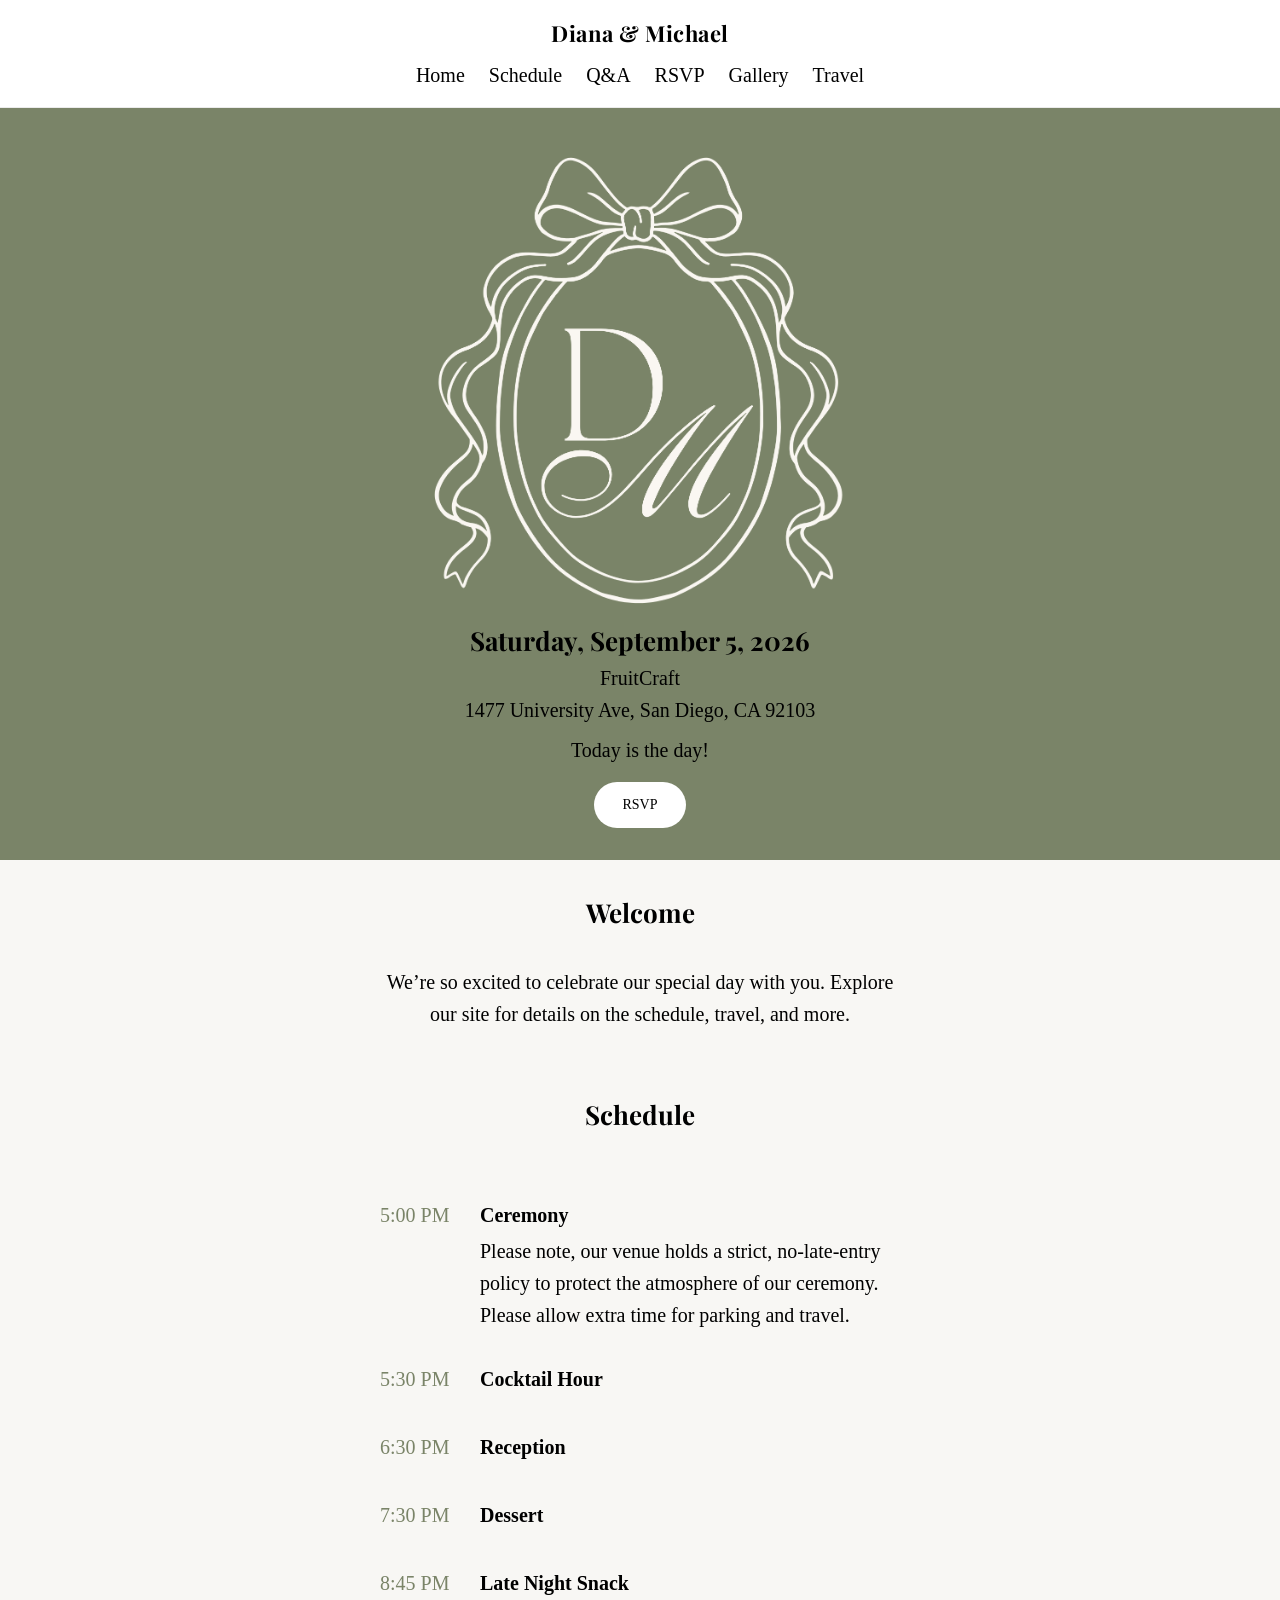
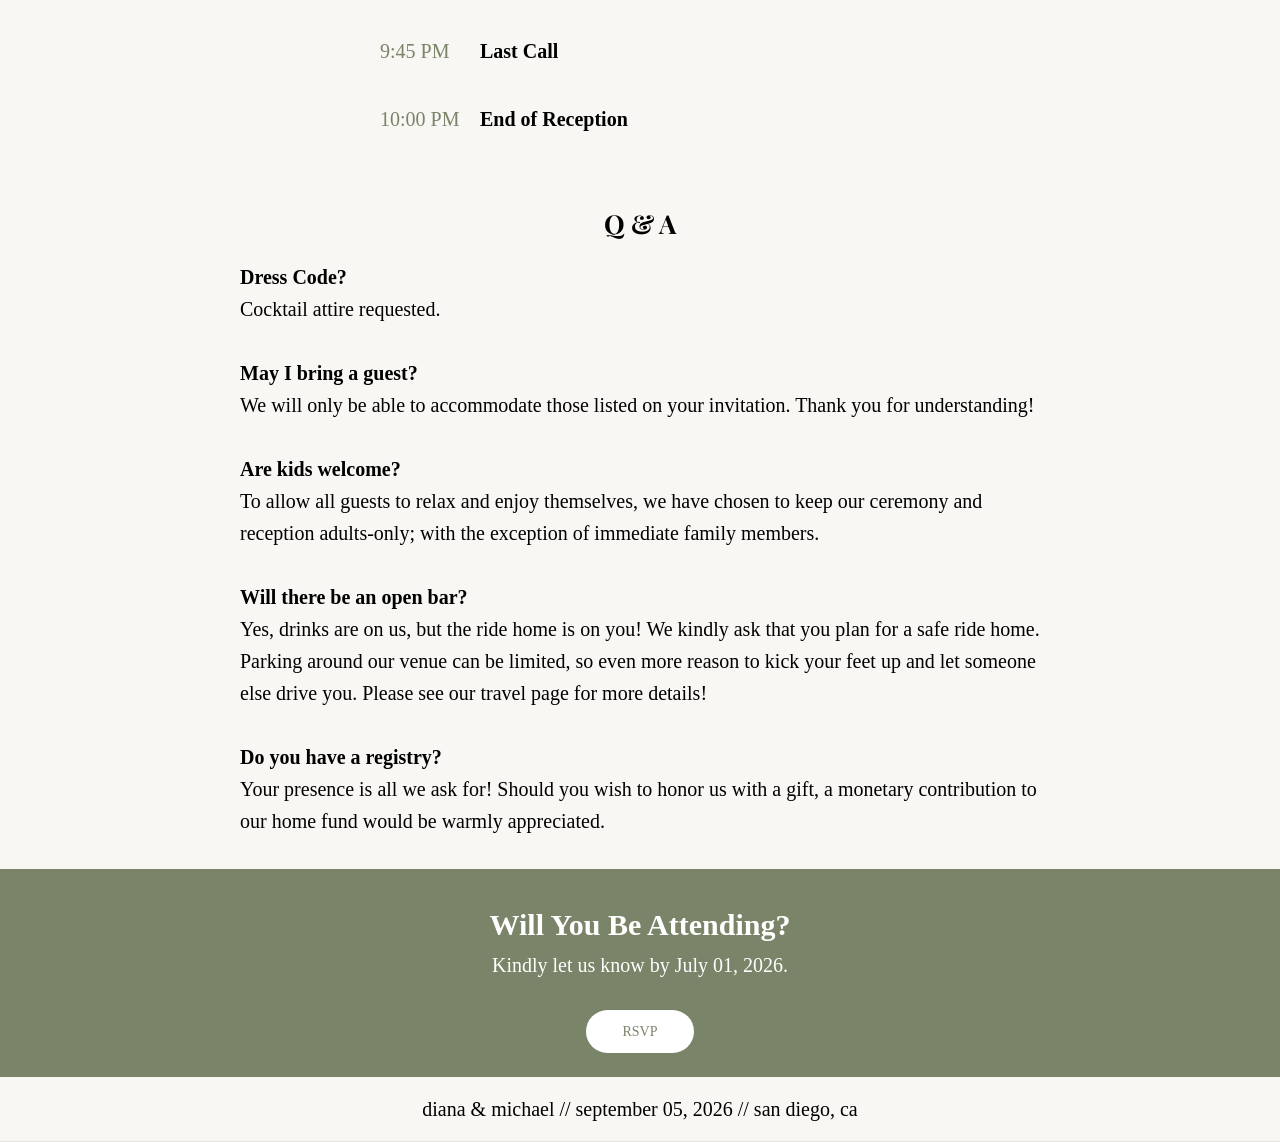
==== commit f576eb50: "Update index.html" ====
--- a/index.html
+++ b/index.html
@@ -155,7 +155,7 @@
 <section id="rsvp-section" aria-labelledby="rsvp-section">
 
     <h2>Will You Be Attending?</h2>
-    <p>Kindly let us know by June 15, 2026.</p></br>
+    <p>Kindly let us know by July 01, 2026.</p></br>
 
     <a href="RSVP.html" class="rsvp-btn large" aria-label="button">RSVP</a>
   </div>
